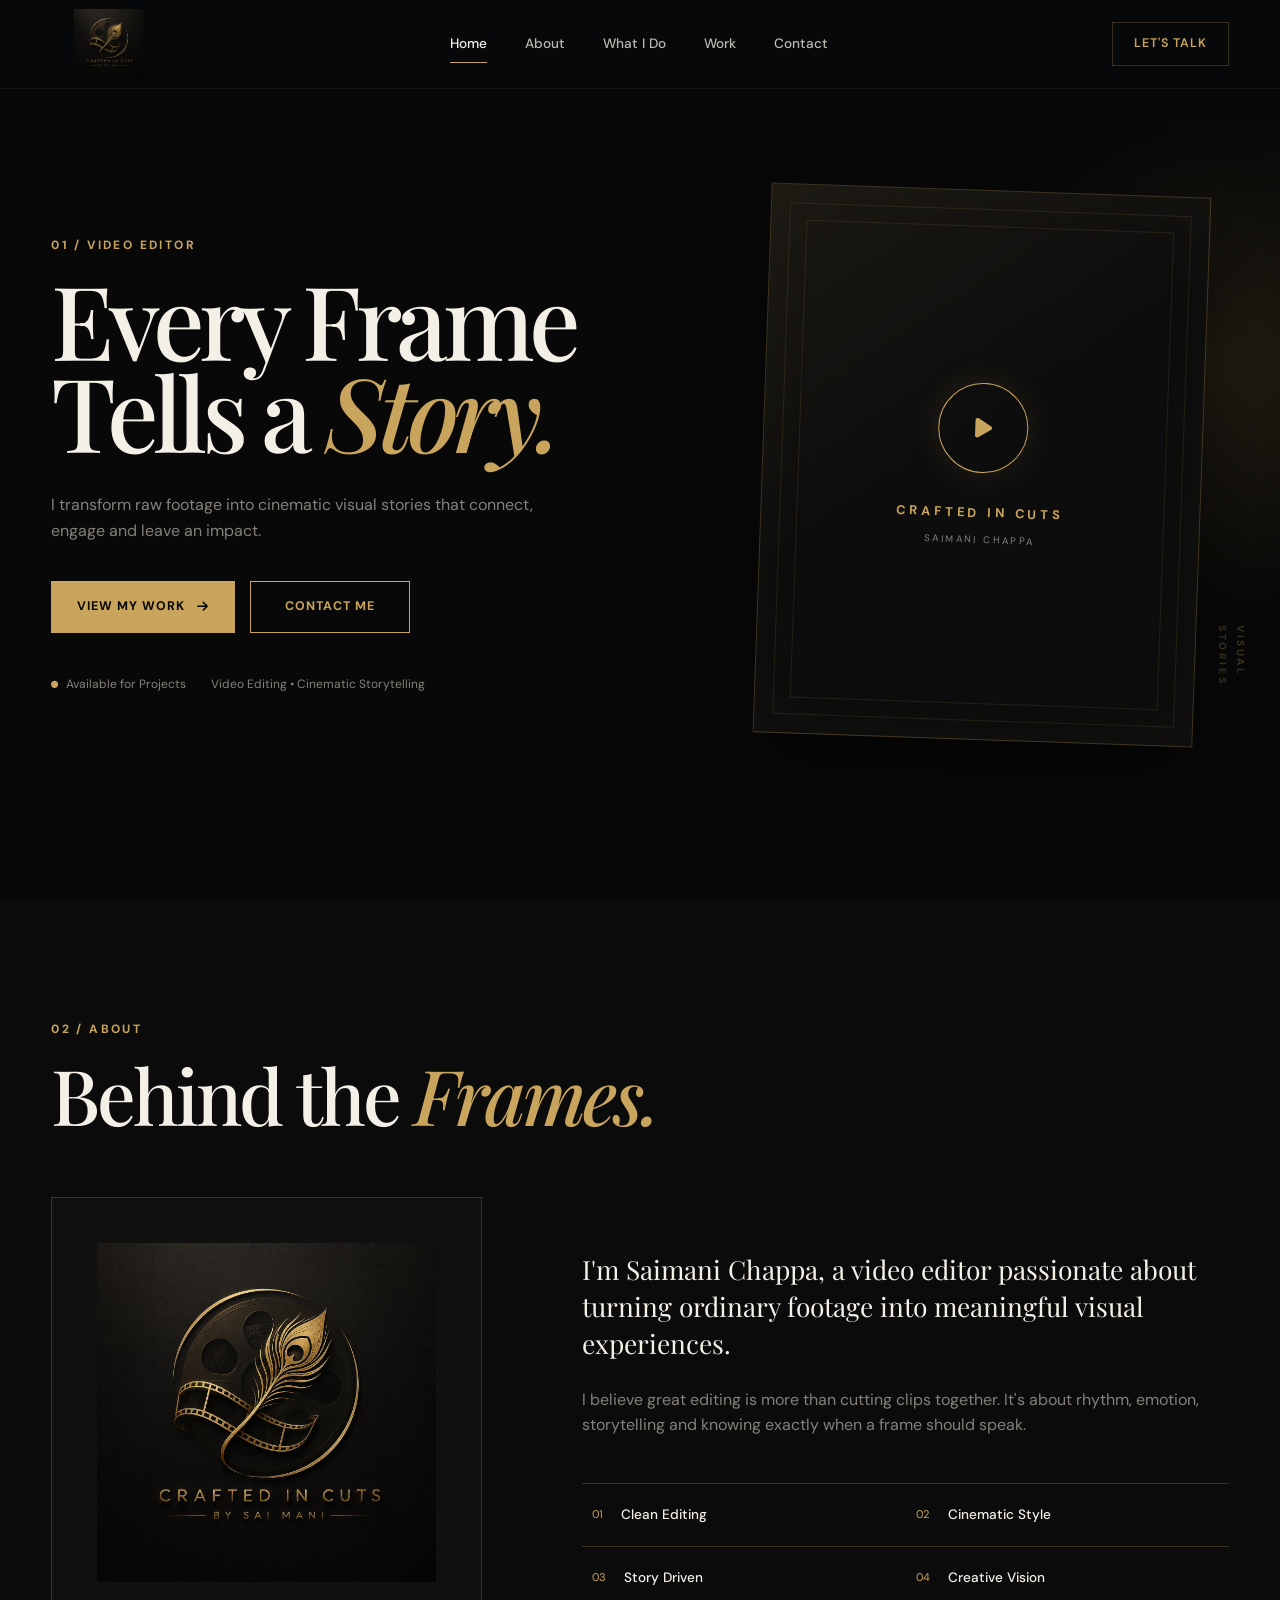
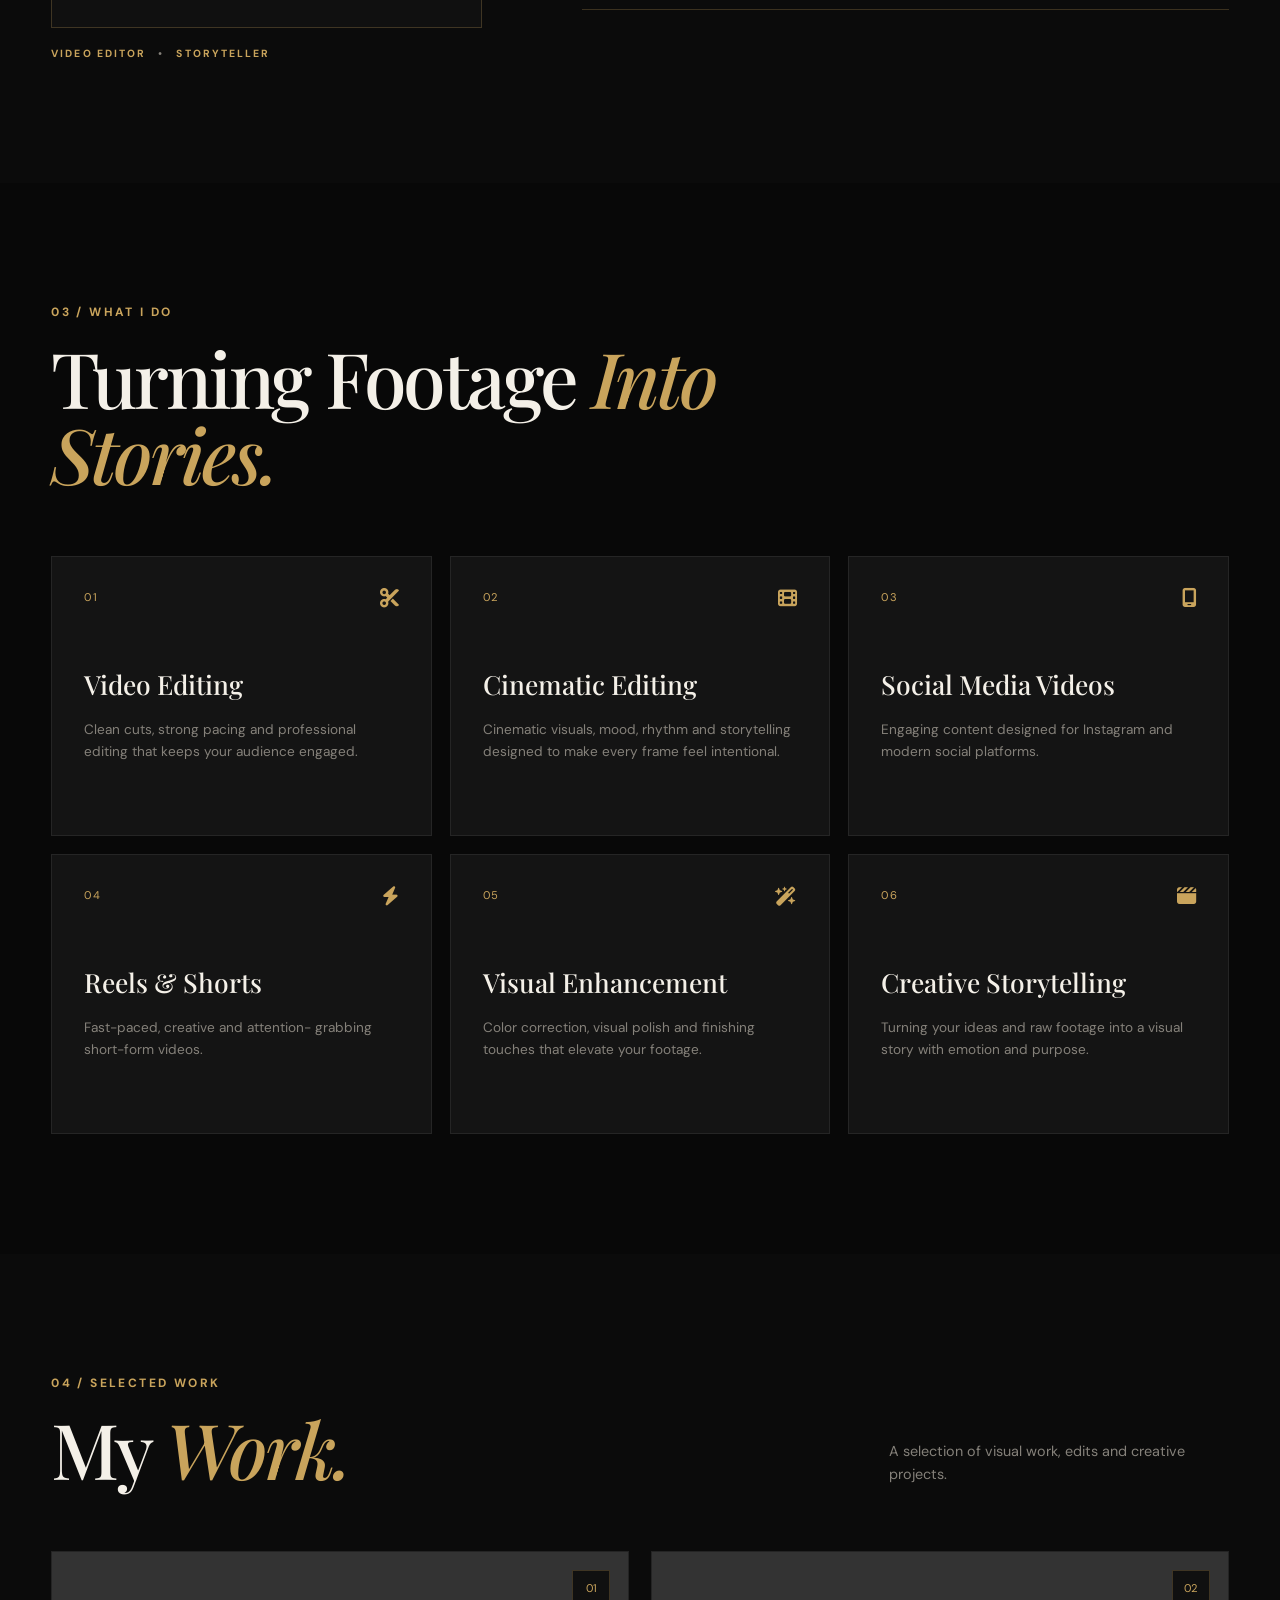
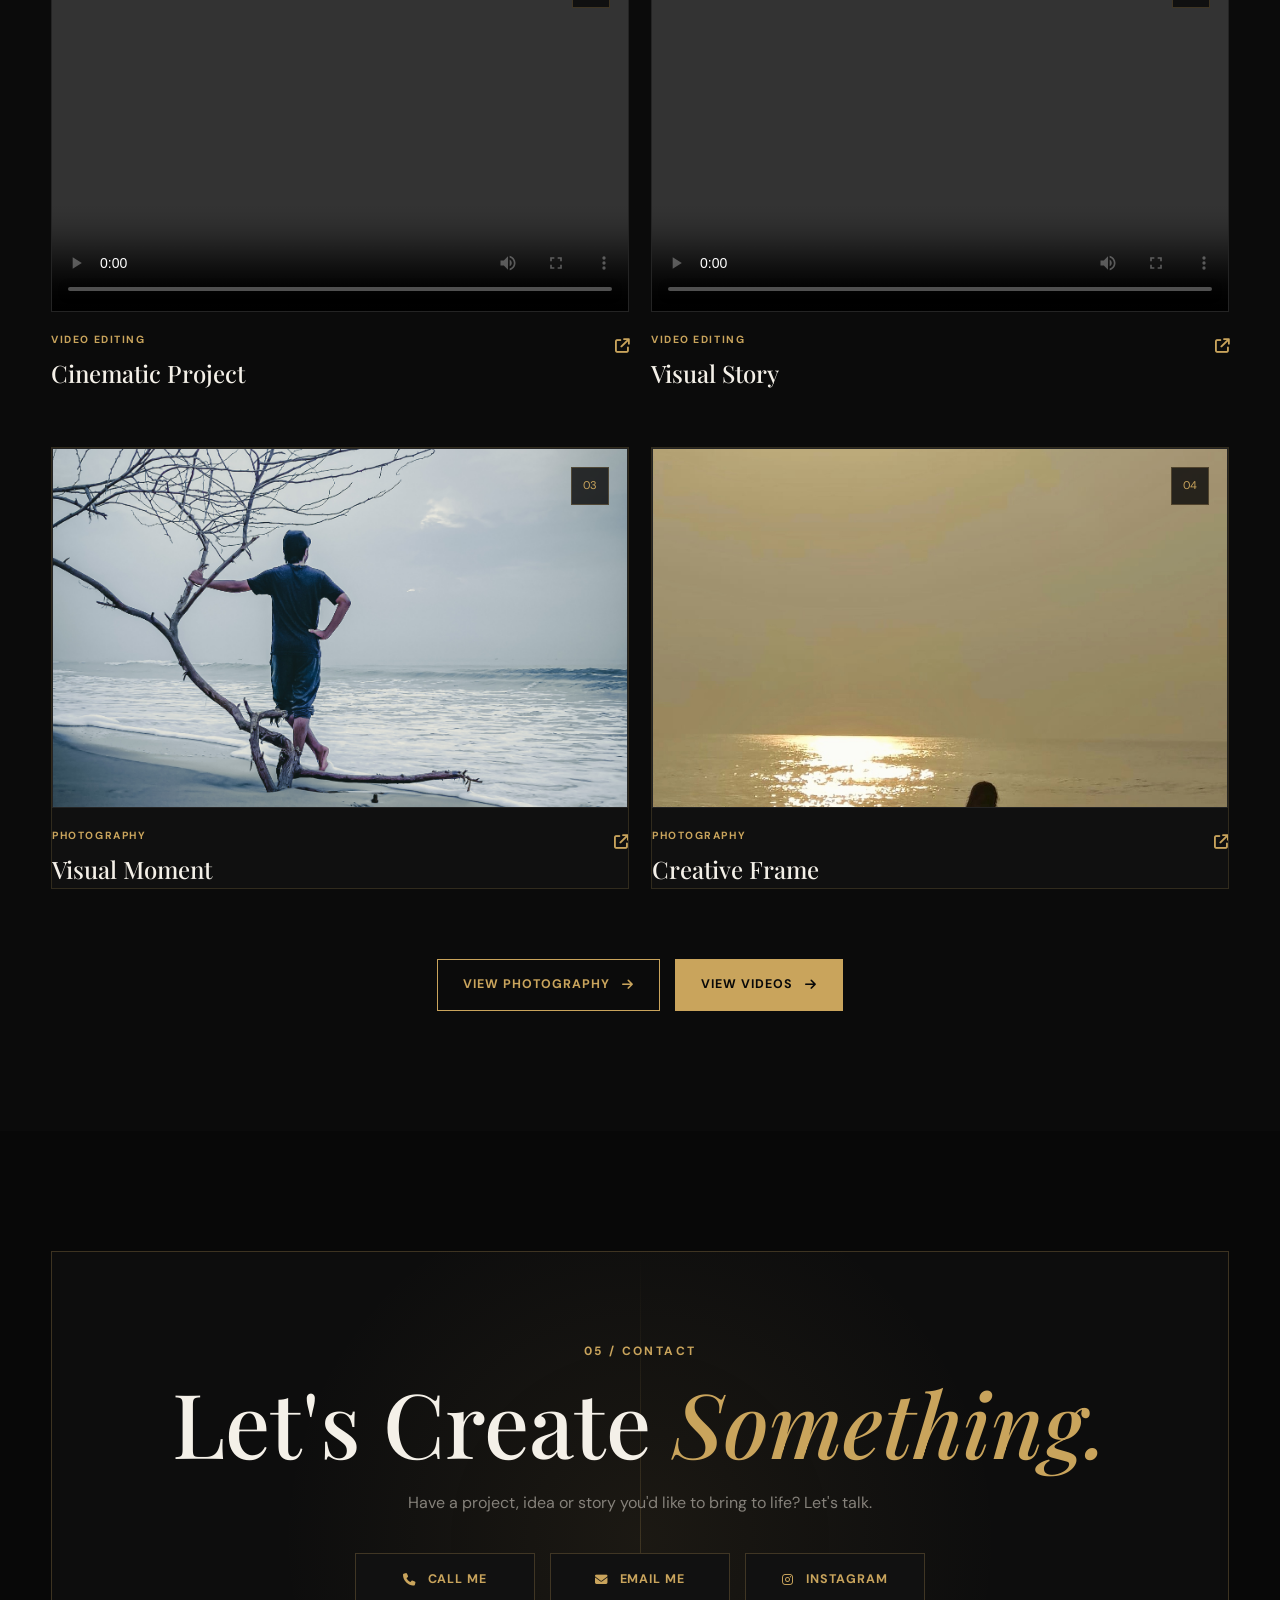
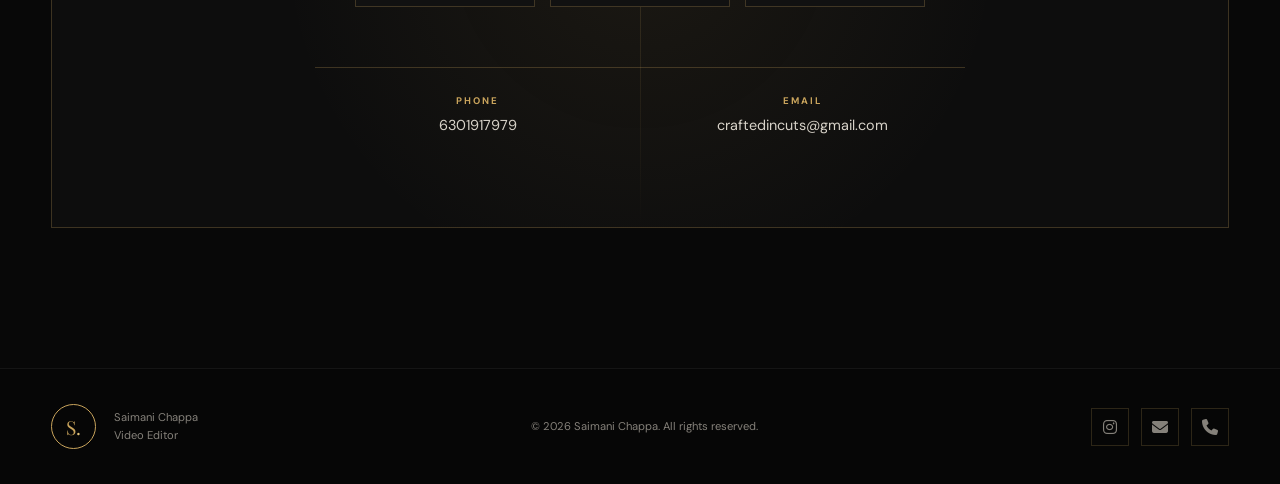
==== index.html @ c64fe56d "Add video editor portfolio" ====
<!DOCTYPE html>
<html lang="en">

<head>
    <meta charset="UTF-8">
    <meta name="viewport" content="width=device-width, initial-scale=1.0">

    <meta name="description"
        content="Saimani Chappa — Professional Video Editor">

    <title>Saimani Chappa | Video Editor</title>

    <!-- Google Fonts -->
    <link rel="preconnect" href="https://fonts.googleapis.com">
    <link rel="preconnect" href="https://fonts.gstatic.com" crossorigin>

    <link
        href="https://fonts.googleapis.com/css2?family=DM+Sans:wght@400;500;600;700&family=Playfair+Display:ital,wght@0,400;0,500;0,600;0,700;1,500&display=swap"
        rel="stylesheet">

    <!-- Font Awesome -->
    <link
        rel="stylesheet"
        href="https://cdnjs.cloudflare.com/ajax/libs/font-awesome/6.5.2/css/all.min.css">

    <!-- CSS -->
    <link rel="stylesheet" href="style.css">
</head>

<body>

    <!-- ================= HEADER ================= -->

    <header class="header">

        <nav class="navbar">

            <a href="#home" class="logo">
                <img src="images/my logo.jpeg" alt="Saimani Chappa Logo">
            </a>

            <div class="nav-links">

                <a href="#home" class="nav-link active">
                    Home
                </a>

                <a href="#about" class="nav-link">
                    About
                </a>

                <a href="#what-i-do" class="nav-link">
                    What I Do
                </a>

                <a href="#work" class="nav-link">
                    Work
                </a>

                <a href="#contact" class="nav-link">
                    Contact
                </a>

            </div>

            <a href="#contact" class="nav-cta">
                Let's Talk
            </a>

            <button class="menu-toggle" aria-label="Open menu">
                <i class="fa-solid fa-bars"></i>
            </button>

        </nav>

    </header>


    <!-- ================= MAIN ================= -->

    <main>

        <!-- ================= HERO ================= -->

        <section id="home" class="hero section">

            <div class="hero-glow"></div>

            <div class="container hero-container">

                <div class="hero-content">

                    <p class="section-number">
                        01 / VIDEO EDITOR
                    </p>

                    <h1>
                        Every Frame
                        <br>
                        Tells a
                        <span>Story.</span>
                    </h1>

                    <p class="hero-description">
                        I transform raw footage into cinematic
                        visual stories that connect, engage and
                        leave an impact.
                    </p>

                    <div class="hero-buttons">

                        <a href="#work" class="btn btn-gold">
                            View My Work
                            <i class="fa-solid fa-arrow-right"></i>
                        </a>

                        <a href="#contact" class="btn btn-outline">
                            Contact Me
                        </a>

                    </div>

                    <div class="hero-meta">

                        <span>
                            <i class="fa-solid fa-circle"></i>
                            Available for Projects
                        </span>

                        <span>
                            Video Editing
                            •
                            Cinematic Storytelling
                        </span>

                    </div>

                </div>


                <div class="hero-visual">

                    <div class="hero-frame">

                        <div class="hero-symbol">
                            <i class="fa-solid fa-play"></i>
                        </div>

                        <p>
                            CRAFTED IN CUTS
                        </p>

                        <span>
                            SAIMANI CHAPPA
                        </span>

                    </div>

                    <div class="hero-side-text">
                        VISUAL
                        <br>
                        STORIES
                    </div>

                </div>

            </div>

        </section>


        <!-- ================= ABOUT ================= -->

        <section id="about" class="section about">

            <div class="container">

                <div class="section-heading">

                    <p class="section-number">
                        02 / ABOUT
                    </p>

                    <h2>
                        Behind the
                        <span>Frames.</span>
                    </h2>

                </div>


                <div class="about-grid">

                    <div class="about-visual">

                        <div class="about-logo-card">

                            <img
                                src="images/my logo.jpeg"
                                alt="Crafted in Cuts Logo">

                        </div>

                        <p class="about-caption">
                            VIDEO EDITOR
                            <span>•</span>
                            STORYTELLER
                        </p>

                    </div>


                    <div class="about-content">

                        <p class="about-lead">
                            I'm Saimani Chappa, a video editor
                            passionate about turning ordinary
                            footage into meaningful visual
                            experiences.
                        </p>

                        <p>
                            I believe great editing is more than
                            cutting clips together. It's about
                            rhythm, emotion, storytelling and
                            knowing exactly when a frame should
                            speak.
                        </p>

                        <div class="about-details">

                            <div class="detail-item">
                                <span>01</span>
                                <strong>Clean Editing</strong>
                            </div>

                            <div class="detail-item">
                                <span>02</span>
                                <strong>Cinematic Style</strong>
                            </div>

                            <div class="detail-item">
                                <span>03</span>
                                <strong>Story Driven</strong>
                            </div>

                            <div class="detail-item">
                                <span>04</span>
                                <strong>Creative Vision</strong>
                            </div>

                        </div>

                    </div>

                </div>

            </div>

        </section>


        <!-- ================= WHAT I DO ================= -->

        <section id="what-i-do" class="section services">

            <div class="container">

                <div class="section-heading">

                    <p class="section-number">
                        03 / WHAT I DO
                    </p>

                    <h2>
                        Turning Footage
                        <span>Into Stories.</span>
                    </h2>

                </div>


                <div class="services-grid">

                    <article class="service-card">

                        <div class="service-top">
                            <span>01</span>
                            <i class="fa-solid fa-scissors"></i>
                        </div>

                        <h3>
                            Video Editing
                        </h3>

                        <p>
                            Clean cuts, strong pacing and
                            professional editing that keeps
                            your audience engaged.
                        </p>

                    </article>


                    <article class="service-card">

                        <div class="service-top">
                            <span>02</span>
                            <i class="fa-solid fa-film"></i>
                        </div>

                        <h3>
                            Cinematic Editing
                        </h3>

                        <p>
                            Cinematic visuals, mood, rhythm
                            and storytelling designed to make
                            every frame feel intentional.
                        </p>

                    </article>


                    <article class="service-card">

                        <div class="service-top">
                            <span>03</span>
                            <i class="fa-solid fa-mobile-screen"></i>
                        </div>

                        <h3>
                            Social Media Videos
                        </h3>

                        <p>
                            Engaging content designed for
                            Instagram and modern social
                            platforms.
                        </p>

                    </article>


                    <article class="service-card">

                        <div class="service-top">
                            <span>04</span>
                            <i class="fa-solid fa-bolt"></i>
                        </div>

                        <h3>
                            Reels & Shorts
                        </h3>

                        <p>
                            Fast-paced, creative and attention-
                            grabbing short-form videos.
                        </p>

                    </article>


                    <article class="service-card">

                        <div class="service-top">
                            <span>05</span>
                            <i class="fa-solid fa-wand-magic-sparkles"></i>
                        </div>

                        <h3>
                            Visual Enhancement
                        </h3>

                        <p>
                            Color correction, visual polish and
                            finishing touches that elevate your
                            footage.
                        </p>

                    </article>


                    <article class="service-card">

                        <div class="service-top">
                            <span>06</span>
                            <i class="fa-solid fa-clapperboard"></i>
                        </div>

                        <h3>
                            Creative Storytelling
                        </h3>

                        <p>
                            Turning your ideas and raw footage
                            into a visual story with emotion
                            and purpose.
                        </p>

                    </article>

                </div>

            </div>

        </section>


        <!-- ================= WORK ================= -->

        <section id="work" class="section work">

            <div class="container">

                <div class="section-heading work-heading">

                    <div>

                        <p class="section-number">
                            04 / SELECTED WORK
                        </p>

                        <h2>
                            My <span>Work.</span>
                        </h2>

                    </div>

                    <p>
                        A selection of visual work,
                        edits and creative projects.
                    </p>

                </div>


                <div class="work-grid">


                    <!-- ================= VIDEO 01 ================= -->

                    <article class="work-card">

                        <div class="work-media">

                            <video
                                controls
                                preload="metadata">

                                <source
                                    src="videos/video1.mp4"
                                    type="video/mp4">

                                Your browser does not support
                                the video element.

                            </video>

                            <span class="work-number">
                                01
                            </span>

                        </div>


                        <div class="work-info">

                            <div>

                                <p>
                                    VIDEO EDITING
                                </p>

                                <h3>
                                    Cinematic Project
                                </h3>

                            </div>

                            <i class="fa-solid fa-arrow-up-right-from-square"></i>

                        </div>

                    </article>


                    <!-- ================= VIDEO 02 ================= -->

                    <article class="work-card">

                        <div class="work-media">

                            <video
                                controls
                                preload="metadata">

                                <source
                                    src="videos/video2.mp4"
                                    type="video/mp4">

                                Your browser does not support
                                the video element.

                            </video>

                            <span class="work-number">
                                02
                            </span>

                        </div>


                        <div class="work-info">

                            <div>

                                <p>
                                    VIDEO EDITING
                                </p>

                                <h3>
                                    Visual Story
                                </h3>

                            </div>

                            <i class="fa-solid fa-arrow-up-right-from-square"></i>

                        </div>

                    </article>


                    <!-- ================= PHOTO 01 ================= -->

                    <article class="work-card photo-card">

                        <div class="work-media">

                            <img
                                src="images/photo1.jpg"
                                alt="Saimani Chappa Photography 01">

                            <span class="work-number">
                                03
                            </span>

                        </div>


                        <div class="work-info">

                            <div>

                                <p>
                                    PHOTOGRAPHY
                                </p>

                                <h3>
                                    Visual Moment
                                </h3>

                            </div>

                            <i class="fa-solid fa-arrow-up-right-from-square"></i>

                        </div>

                    </article>


                    <!-- ================= PHOTO 02 ================= -->

                    <article class="work-card photo-card">

                        <div class="work-media">

                            <img
                                src="images/photo2.jpg"
                                alt="Saimani Chappa Photography 02">

                            <span class="work-number">
                                04
                            </span>

                        </div>


                        <div class="work-info">

                            <div>

                                <p>
                                    PHOTOGRAPHY
                                </p>

                                <h3>
                                    Creative Frame
                                </h3>

                            </div>

                            <i class="fa-solid fa-arrow-up-right-from-square"></i>

                        </div>

                    </article>

                </div>


                <!-- WORK BUTTONS -->

                <div class="work-actions">

                    <a
                        href="photos.html"
                        class="btn btn-outline">

                        View Photography

                        <i class="fa-solid fa-arrow-right"></i>

                    </a>


                    <a
                        href="videos.html"
                        class="btn btn-gold">

                        View Videos

                        <i class="fa-solid fa-arrow-right"></i>

                    </a>

                </div>

            </div>

        </section>


        <!-- ================= CONTACT ================= -->

        <section id="contact" class="section contact">

            <div class="container">

                <div class="contact-box">

                    <p class="section-number">
                        05 / CONTACT
                    </p>

                    <h2>
                        Let's Create
                        <span>Something.</span>
                    </h2>

                    <p>
                        Have a project, idea or story
                        you'd like to bring to life?
                        Let's talk.
                    </p>


                    <div class="contact-actions">

                        <!-- PHONE -->

                        <a
                            href="tel:+916301917979"
                            class="contact-button">

                            <i class="fa-solid fa-phone"></i>

                            <span>
                                Call Me
                            </span>

                        </a>


                        <!-- EMAIL -->

                        <a
                            href="mailto:craftedincuts@gmail.com"
                            class="contact-button">

                            <i class="fa-solid fa-envelope"></i>

                            <span>
                                Email Me
                            </span>

                        </a>


                        <!-- INSTAGRAM -->

                        <a
                            href="https://www.instagram.com/saimani.yadav?igsi=MTJsOWl6YjN5d2luMA=="
                            target="_blank"
                            rel="noopener noreferrer"
                            class="contact-button">

                            <i class="fa-brands fa-instagram"></i>

                            <span>
                                Instagram
                            </span>

                        </a>

                    </div>


                    <div class="contact-details">

                        <div>

                            <span>
                                PHONE
                            </span>

                            <a href="tel:+916301917979">
                                6301917979
                            </a>

                        </div>


                        <div>

                            <span>
                                EMAIL
                            </span>

                            <a href="mailto:craftedincuts@gmail.com">
                                craftedincuts@gmail.com
                            </a>

                        </div>

                    </div>

                </div>

            </div>

        </section>

    </main>


    <!-- ================= FOOTER ================= -->

    <footer class="footer">

        <div class="container footer-content">

            <div class="footer-brand">

                <a href="#home" class="footer-logo">
                    S<span>.</span>
                </a>

                <p>
                    Saimani Chappa
                    <br>
                    Video Editor
                </p>

            </div>


            <p class="copyright">
                © 2026 Saimani Chappa.
                All rights reserved.
            </p>


            <div class="social-links">

                <!-- INSTAGRAM -->

                <a
                    href="https://www.instagram.com/saimani.yadav?igsi=MTJsOWl6YjN5d2luMA=="
                    target="_blank"
                    rel="noopener noreferrer"
                    aria-label="Instagram">

                    <i class="fa-brands fa-instagram"></i>

                </a>


                <!-- EMAIL -->

                <a
                    href="mailto:craftedincuts@gmail.com"
                    aria-label="Email">

                    <i class="fa-solid fa-envelope"></i>

                </a>


                <!-- PHONE -->

                <a
                    href="tel:+916301917979"
                    aria-label="Phone">

                    <i class="fa-solid fa-phone"></i>

                </a>

            </div>

        </div>

    </footer>


    <!-- JAVASCRIPT -->

    <script src="script.js"></script>

</body>

</html>
---- style.css ----
* {
    margin: 0;
    padding: 0;
    box-sizing: border-box;
}

html {
    scroll-behavior: smooth;
}

body {
    background: #080808;
    color: #f4f0e8;
    font-family: "DM Sans", sans-serif;
    line-height: 1.6;
    overflow-x: hidden;
}

a {
    color: inherit;
    text-decoration: none;
}

img,
video {
    max-width: 100%;
    display: block;
}

button {
    font: inherit;
}


/* =========================================================
   VARIABLES
========================================================= */

:root {

    --black: #080808;
    --black-soft: #101010;
    --black-card: #141414;

    --gold: #c9a45c;
    --gold-light: #e3c47b;
    --gold-dark: #8d6d32;

    --white: #f4f0e8;
    --text: #d8d3c9;
    --muted: #85817a;

    --border: rgba(201, 164, 92, 0.25);

    --max-width: 1240px;

    --transition: 0.35s ease;
}


/* =========================================================
   COMMON
========================================================= */

.container {
    width: min(92%, var(--max-width));
    margin: 0 auto;
}

.section {
    position: relative;
    padding: 120px 0;
}

.section-number {
    margin-bottom: 18px;
    color: var(--gold);
    font-size: 0.75rem;
    font-weight: 700;
    letter-spacing: 0.2em;
    text-transform: uppercase;
}

.section-heading {
    margin-bottom: 65px;
}

.section-heading h2 {
    max-width: 800px;
    font-family: "Playfair Display", serif;
    font-size: clamp(3rem, 6vw, 6rem);
    font-weight: 500;
    line-height: 0.98;
    letter-spacing: -0.04em;
}

.section-heading h2 span,
.hero h1 span,
.contact-box h2 span {
    color: var(--gold);
    font-style: italic;
}


/* =========================================================
   HEADER
========================================================= */

.header {
    position: fixed;
    top: 0;
    left: 0;
    width: 100%;
    z-index: 1000;

    background: rgba(8, 8, 8, 0.82);
    border-bottom: 1px solid rgba(255, 255, 255, 0.05);

    backdrop-filter: blur(18px);
    -webkit-backdrop-filter: blur(18px);
}

.navbar {
    width: min(92%, var(--max-width));
    height: 88px;
    margin: auto;

    display: flex;
    align-items: center;
    justify-content: space-between;
}


/* =========================================================
   LOGO
========================================================= */

.logo {
    width: 115px;
    display: flex;
    align-items: center;
}

.logo img {
    width: 115px;
    height: 70px;
    object-fit: contain;
}


/* =========================================================
   NAVIGATION
========================================================= */

.nav-links {
    display: flex;
    align-items: center;
    gap: 38px;
}

.nav-link {
    position: relative;

    color: #bdb8ae;
    font-size: 0.85rem;
    font-weight: 500;

    transition: color var(--transition);
}

.nav-link::after {
    content: "";

    position: absolute;
    left: 0;
    bottom: -8px;

    width: 0;
    height: 1px;

    background: var(--gold);

    transition: width var(--transition);
}

.nav-link:hover,
.nav-link.active {
    color: var(--white);
}

.nav-link:hover::after,
.nav-link.active::after {
    width: 100%;
}


/* =========================================================
   NAV CTA
========================================================= */

.nav-cta {
    position: relative;

    padding: 11px 21px;

    border: 1px solid var(--border);

    color: var(--gold);
    font-size: 0.78rem;
    font-weight: 600;

    letter-spacing: 0.08em;
    text-transform: uppercase;

    overflow: hidden;

    transition: color var(--transition),
                border-color var(--transition);
}

.nav-cta::before {
    content: "";

    position: absolute;
    top: 0;
    left: -120%;

    width: 100%;
    height: 100%;

    background: linear-gradient(
        90deg,
        transparent,
        rgba(227, 196, 123, 0.3),
        transparent
    );

    transition: left 0.6s ease;
}

.nav-cta:hover {
    color: var(--black);
    background: var(--gold);
    border-color: var(--gold);
}

.nav-cta:hover::before {
    left: 120%;
}


/* =========================================================
   MOBILE MENU
========================================================= */

.menu-toggle {
    display: none;

    border: none;
    background: transparent;

    color: var(--gold);

    font-size: 1.4rem;
    cursor: pointer;
}


/* =========================================================
   HERO
========================================================= */

.hero {
    min-height: 100vh;

    display: flex;
    align-items: center;

    padding-top: 150px;

    overflow: hidden;
}

.hero-glow {
    position: absolute;

    width: 550px;
    height: 550px;

    top: 10%;
    right: -220px;

    background: radial-gradient(
        circle,
        rgba(201, 164, 92, 0.13),
        transparent 65%
    );

    pointer-events: none;
}

.hero-container {
    display: grid;

    grid-template-columns: 1.1fr 0.9fr;

    gap: 80px;

    align-items: center;
}

.hero-content {
    position: relative;
    z-index: 2;
}

.hero h1 {
    max-width: 850px;

    font-family: "Playfair Display", serif;

    font-size: clamp(4rem, 8vw, 8.5rem);

    font-weight: 500;

    line-height: 0.9;

    letter-spacing: -0.055em;
}

.hero-description {
    max-width: 530px;

    margin-top: 35px;

    color: var(--muted);

    font-size: 1rem;
}


/* =========================================================
   BUTTONS
========================================================= */

.hero-buttons,
.work-actions,
.contact-actions {
    display: flex;
    flex-wrap: wrap;
    gap: 15px;

    margin-top: 38px;
}

.btn {
    position: relative;

    min-width: 160px;

    padding: 15px 25px;

    display: inline-flex;
    align-items: center;
    justify-content: center;
    gap: 12px;

    border: 1px solid var(--gold);

    font-size: 0.78rem;
    font-weight: 700;

    letter-spacing: 0.08em;
    text-transform: uppercase;

    overflow: hidden;

    transition: 0.35s ease;
}

.btn::before,
.contact-button::before {
    content: "";

    position: absolute;

    top: 0;
    left: -130%;

    width: 80%;
    height: 100%;

    background: linear-gradient(
        90deg,
        transparent,
        rgba(255, 255, 255, 0.28),
        transparent
    );

    transform: skewX(-20deg);

    transition: left 0.65s ease;
}

.btn:hover::before,
.contact-button:hover::before {
    left: 150%;
}

.btn-gold {
    background: var(--gold);
    color: var(--black);
}

.btn-gold:hover {
    background: var(--gold-light);
    box-shadow: 0 0 35px rgba(201, 164, 92, 0.22);
    transform: translateY(-2px);
}

.btn-outline {
    background: transparent;
    color: var(--gold);
}

.btn-outline:hover {
    background: var(--gold);
    color: var(--black);
    box-shadow: 0 0 35px rgba(201, 164, 92, 0.2);
    transform: translateY(-2px);
}


/* =========================================================
   HERO META
========================================================= */

.hero-meta {
    display: flex;
    flex-wrap: wrap;
    gap: 25px;

    margin-top: 42px;

    color: var(--muted);

    font-size: 0.75rem;
}

.hero-meta span {
    display: flex;
    align-items: center;
    gap: 8px;
}

.hero-meta i {
    color: var(--gold);
    font-size: 0.45rem;
}


/* =========================================================
   HERO VISUAL
========================================================= */

.hero-visual {
    position: relative;

    min-height: 500px;

    display: flex;
    align-items: center;
    justify-content: center;
}

.hero-frame {
    width: min(100%, 440px);
    aspect-ratio: 4 / 5;

    display: flex;
    flex-direction: column;
    align-items: center;
    justify-content: center;

    border: 1px solid var(--border);

    background:
        linear-gradient(
            145deg,
            rgba(201, 164, 92, 0.08),
            transparent 45%
        ),
        #0d0d0d;

    box-shadow:
        inset 0 0 70px rgba(201, 164, 92, 0.03),
        0 30px 80px rgba(0, 0, 0, 0.5);

    transform: rotate(2deg);
}

.hero-frame::before,
.hero-frame::after {
    content: "";

    position: absolute;

    border: 1px solid rgba(201, 164, 92, 0.13);
}

.hero-frame::before {
    inset: 18px;
}

.hero-frame::after {
    inset: 35px;
}

.hero-symbol {
    width: 90px;
    height: 90px;

    display: flex;
    align-items: center;
    justify-content: center;

    border: 1px solid var(--gold);
    border-radius: 50%;

    color: var(--gold);

    font-size: 1.4rem;

    z-index: 2;

    box-shadow:
        0 0 35px rgba(201, 164, 92, 0.12);
}

.hero-frame p {
    margin-top: 30px;

    color: var(--gold);

    font-size: 0.8rem;
    font-weight: 700;

    letter-spacing: 0.3em;

    z-index: 2;
}

.hero-frame span {
    margin-top: 8px;

    color: var(--muted);

    font-size: 0.6rem;

    letter-spacing: 0.25em;

    z-index: 2;
}

.hero-side-text {
    position: absolute;

    right: -20px;
    bottom: 55px;

    color: rgba(201, 164, 92, 0.25);

    font-size: 0.65rem;
    font-weight: 700;

    line-height: 1.7;

    letter-spacing: 0.25em;

    writing-mode: vertical-rl;
}


/* =========================================================
   ABOUT
========================================================= */

.about {
    background: #0b0b0b;
}

.about-grid {
    display: grid;

    grid-template-columns: 0.8fr 1.2fr;

    gap: 100px;

    align-items: center;
}

.about-visual {
    position: relative;
}

.about-logo-card {
    min-height: 390px;

    display: flex;
    align-items: center;
    justify-content: center;

    padding: 45px;

    border: 1px solid var(--border);

    background: #101010;
}

.about-logo-card img {
    width: 100%;
    max-width: 360px;
    height: auto;

    object-fit: contain;
}

.about-caption {
    margin-top: 18px;

    color: var(--gold);

    font-size: 0.65rem;
    font-weight: 700;

    letter-spacing: 0.2em;
}

.about-caption span {
    margin: 0 8px;

    color: var(--muted);
}

.about-content {
    max-width: 650px;
}

.about-lead {
    margin-bottom: 25px;

    color: var(--white);

    font-family: "Playfair Display", serif;

    font-size: 1.65rem;

    line-height: 1.4;
}

.about-content > p:not(.about-lead) {
    color: var(--muted);
}

.about-details {
    display: grid;

    grid-template-columns: 1fr 1fr;

    margin-top: 45px;

    border-top: 1px solid var(--border);
}

.detail-item {
    padding: 20px 10px;

    display: flex;
    align-items: center;
    gap: 18px;

    border-bottom: 1px solid var(--border);
}

.detail-item span {
    color: var(--gold);

    font-size: 0.7rem;
}

.detail-item strong {
    font-size: 0.85rem;
    font-weight: 500;
}


/* =========================================================
   SERVICES
========================================================= */

.services-grid {
    display: grid;

    grid-template-columns: repeat(3, 1fr);

    gap: 18px;
}

.service-card {
    position: relative;

    min-height: 280px;

    padding: 32px;

    border: 1px solid rgba(255, 255, 255, 0.07);

    background: var(--black-card);

    overflow: hidden;

    transition:
        border-color var(--transition),
        transform var(--transition),
        background var(--transition);
}

.service-card::after {
    content: "";

    position: absolute;

    left: 0;
    bottom: 0;

    width: 0;
    height: 2px;

    background: var(--gold);

    box-shadow: 0 0 18px var(--gold);

    transition: width 0.5s ease;
}

.service-card:hover {
    border-color: var(--border);
    background: #171717;
    transform: translateY(-6px);
}

.service-card:hover::after {
    width: 100%;
}

.service-top {
    display: flex;
    align-items: center;
    justify-content: space-between;

    color: var(--gold);
}

.service-top span {
    font-size: 0.7rem;
    letter-spacing: 0.15em;
}

.service-top i {
    font-size: 1.2rem;
}

.service-card h3 {
    margin-top: 55px;

    font-family: "Playfair Display", serif;

    font-size: 1.65rem;
    font-weight: 500;
}

.service-card p {
    margin-top: 14px;

    color: var(--muted);

    font-size: 0.85rem;
}


/* =========================================================
   WORK
========================================================= */

.work {
    background: #0b0b0b;
}

.work-heading {
    display: flex;
    align-items: flex-end;
    justify-content: space-between;
    gap: 50px;
}

.work-heading > p {
    max-width: 340px;

    color: var(--muted);

    font-size: 0.9rem;
}

.work-grid {
    display: grid;

    grid-template-columns: 1fr 1fr;

    gap: 55px 22px;
}

.work-card {
    min-width: 0;
}

.work-media {
    position: relative;

    aspect-ratio: 16 / 10;

    overflow: hidden;

    border: 1px solid rgba(255, 255, 255, 0.08);

    background: #111;
}

.work-media img,
.work-media video {
    width: 100%;
    height: 100%;

    object-fit: cover;

    transition: transform 0.7s ease;
}

.work-card:hover .work-media img {
    transform: scale(1.05);
}

.work-number {
    position: absolute;

    top: 18px;
    right: 18px;

    width: 38px;
    height: 38px;

    display: flex;
    align-items: center;
    justify-content: center;

    background: rgba(8, 8, 8, 0.8);

    border: 1px solid var(--border);

    color: var(--gold);

    font-size: 0.7rem;
}

.work-info {
    padding-top: 20px;

    display: flex;
    align-items: flex-start;
    justify-content: space-between;
}

.work-info p {
    color: var(--gold);

    font-size: 0.65rem;
    font-weight: 700;

    letter-spacing: 0.15em;
}

.work-info h3 {
    margin-top: 5px;

    font-family: "Playfair Display", serif;

    font-size: 1.5rem;
    font-weight: 500;
}

.work-info > i {
    margin-top: 7px;

    color: var(--gold);

    font-size: 0.9rem;
}


/* =========================================================
   WORK ACTIONS
========================================================= */

.work-actions {
    justify-content: center;

    margin-top: 70px;
}


/* =========================================================
   CONTACT
========================================================= */

.contact {
    padding-bottom: 140px;
}

.contact-box {
    position: relative;

    padding: 90px 50px;

    text-align: center;

    border: 1px solid var(--border);

    background:
        radial-gradient(
            circle at center,
            rgba(201, 164, 92, 0.08),
            transparent 55%
        ),
        #0d0d0d;

    overflow: hidden;
}

.contact-box::before {
    content: "";

    position: absolute;

    top: 0;
    left: 50%;

    width: 1px;
    height: 100%;

    background: linear-gradient(
        transparent,
        rgba(201, 164, 92, 0.2),
        transparent
    );
}

.contact-box h2 {
    position: relative;

    font-family: "Playfair Display", serif;

    font-size: clamp(3rem, 7vw, 6.5rem);

    font-weight: 500;

    line-height: 0.95;
}

.contact-box > p:not(.section-number) {
    position: relative;

    max-width: 520px;

    margin: 25px auto 0;

    color: var(--muted);
}

.contact-actions {
    position: relative;

    justify-content: center;
}

.contact-button {
    position: relative;

    min-width: 180px;

    padding: 16px 25px;

    display: inline-flex;
    align-items: center;
    justify-content: center;
    gap: 12px;

    border: 1px solid var(--border);

    background: #111;

    color: var(--gold);

    font-size: 0.78rem;
    font-weight: 700;

    letter-spacing: 0.08em;
    text-transform: uppercase;

    overflow: hidden;

    transition:
        background var(--transition),
        color var(--transition),
        border-color var(--transition),
        box-shadow var(--transition);
}

.contact-button:hover {
    background: var(--gold);
    border-color: var(--gold);
    color: var(--black);

    box-shadow:
        0 0 35px rgba(201, 164, 92, 0.2);
}

.contact-details {
    position: relative;

    max-width: 650px;

    margin: 60px auto 0;

    padding-top: 25px;

    display: grid;

    grid-template-columns: 1fr 1fr;

    border-top: 1px solid var(--border);
}

.contact-details div {
    display: flex;
    flex-direction: column;
    gap: 6px;
}

.contact-details span {
    color: var(--gold);

    font-size: 0.6rem;
    font-weight: 700;

    letter-spacing: 0.2em;
}

.contact-details a {
    color: var(--text);

    font-size: 0.9rem;

    transition: color var(--transition);
}

.contact-details a:hover {
    color: var(--gold);
}


/* =========================================================
   FOOTER
========================================================= */

.footer {
    padding: 35px 0;

    border-top: 1px solid rgba(255, 255, 255, 0.06);

    background: #060606;
}

.footer-content {
    display: flex;

    align-items: center;
    justify-content: space-between;

    gap: 30px;
}

.footer-brand {
    display: flex;
    align-items: center;
    gap: 18px;
}

.footer-logo {
    width: 45px;
    height: 45px;

    display: flex;
    align-items: center;
    justify-content: center;

    border: 1px solid var(--gold);
    border-radius: 50%;

    color: var(--gold);

    font-family: "Playfair Display", serif;

    font-size: 1.2rem;
}

.footer-logo span {
    color: var(--gold-light);
}

.footer-brand p,
.copyright {
    color: var(--muted);

    font-size: 0.7rem;
}

.social-links {
    display: flex;
    align-items: center;
    gap: 12px;
}

.social-links a {
    width: 38px;
    height: 38px;

    display: flex;
    align-items: center;
    justify-content: center;

    border: 1px solid rgba(201, 164, 92, 0.2);

    color: var(--muted);

    transition:
        color var(--transition),
        border-color var(--transition),
        background var(--transition),
        box-shadow var(--transition);
}

.social-links a:hover {
    color: var(--gold);
    border-color: var(--gold);

    background: rgba(201, 164, 92, 0.06);

    box-shadow:
        0 0 20px rgba(201, 164, 92, 0.15);
}


/* =========================================================
   RESPONSIVE — TABLET
========================================================= */

@media (max-width: 950px) {

    .nav-links {
        gap: 20px;
    }

    .nav-cta {
        display: none;
    }

    .hero-container {
        grid-template-columns: 1fr;

        gap: 70px;
    }

    .hero-visual {
        min-height: 420px;
    }

    .about-grid {
        grid-template-columns: 1fr;

        gap: 60px;
    }

    .about-logo-card {
        min-height: 320px;
    }

    .services-grid {
        grid-template-columns: 1fr 1fr;
    }

}


/* =========================================================
   RESPONSIVE — MOBILE
========================================================= */

@media (max-width: 700px) {

    .section {
        padding: 85px 0;
    }


    /* HEADER */

    .navbar {
        height: 75px;
    }

    .logo {
        width: 95px;
    }

    .logo img {
        width: 95px;
        height: 58px;
    }

    .nav-links {
        position: fixed;

        top: 75px;
        left: 0;

        width: 100%;

        padding: 30px;

        flex-direction: column;
        align-items: flex-start;

        gap: 24px;

        background: rgba(8, 8, 8, 0.98);

        border-bottom: 1px solid var(--border);

        transform: translateY(-130%);

        transition: transform 0.4s ease;
    }

    .nav-links.open {
        transform: translateY(0);
    }

    .menu-toggle {
        display: block;
    }


    /* HERO */

    .hero {
        padding-top: 120px;
    }

    .hero h1 {
        font-size: clamp(3.4rem, 17vw, 5.5rem);
    }

    .hero-description {
        font-size: 0.9rem;
    }

    .hero-buttons {
        flex-direction: column;
        align-items: stretch;
    }

    .btn {
        width: 100%;
    }

    .hero-meta {
        flex-direction: column;
        gap: 12px;
    }

    .hero-visual {
        min-height: 360px;
    }

    .hero-frame {
        width: 85%;
    }

    .hero-side-text {
        right: 0;
    }


    /* SECTION HEADINGS */

    .section-heading {
        margin-bottom: 45px;
    }

    .section-heading h2 {
        font-size: clamp(2.8rem, 14vw, 4.5rem);
    }


    /* ABOUT */

    .about-grid {
        gap: 40px;
    }

    .about-logo-card {
        min-height: 260px;
        padding: 25px;
    }

    .about-lead {
        font-size: 1.35rem;
    }

    .about-details {
        grid-template-columns: 1fr;
    }


    /* SERVICES */

    .services-grid {
        grid-template-columns: 1fr;
    }

    .service-card {
        min-height: 240px;
    }


    /* WORK */

    .work-heading {
        flex-direction: column;
        align-items: flex-start;
    }

    .work-grid {
        grid-template-columns: 1fr;
    }

    .work-actions {
        flex-direction: column;
    }

    .work-actions .btn {
        width: 100%;
    }


    /* CONTACT */

    .contact-box {
        padding: 65px 20px;
    }

    .contact-box h2 {
        font-size: clamp(2.8rem, 14vw, 4.5rem);
    }

    .contact-actions {
        flex-direction: column;
    }

    .contact-button {
        width: 100%;
    }

    .contact-details {
        grid-template-columns: 1fr;

        gap: 25px;
    }


    /* FOOTER */

    .footer-content {
        flex-direction: column;

        text-align: center;
    }

    .footer-brand {
        flex-direction: column;

        gap: 10px;
    }

}


/* =========================================================
   SMALL MOBILE
========================================================= */

@media (max-width: 420px) {

    .container {
        width: 90%;
    }

    .hero h1 {
        font-size: 3.2rem;
    }

    .hero-frame {
        width: 90%;
    }

    .section-heading h2 {
        font-size: 2.8rem;
    }

}

/* =========================================================
   PHOTOS & VIDEOS PAGES
========================================================= */

.photos-hero,
.videos-hero {
    padding-top: 180px;
    padding-bottom: 70px;
}

.page-title {
    max-width: 850px;

    font-family: "Playfair Display", serif;
    font-size: clamp(4rem, 8vw, 8rem);
    font-weight: 500;
    line-height: 0.9;

    letter-spacing: -0.05em;
}

.page-title span {
    color: var(--gold);
    font-style: italic;
}

.page-description {
    max-width: 600px;

    margin-top: 30px;

    color: var(--muted);
    font-size: 1rem;
}


/* =========================================================
   PHOTOS
========================================================= */

.photo-gallery {
    padding-top: 40px;
}

.photos-grid {
    display: grid;
    grid-template-columns: 1fr 1fr;
    gap: 25px;
}

.photo-card {
    position: relative;
    background: #101010;
    border: 1px solid rgba(201, 164, 92, 0.18);

    overflow: hidden;

    transition:
        transform 0.4s ease,
        border-color 0.4s ease;
}

.photo-card:hover {
    transform: translateY(-7px);
    border-color: var(--gold);
}

.photo-image {
    position: relative;

    width: 100%;
    aspect-ratio: 4 / 3;

    overflow: hidden;
}

.photo-image img {
    width: 100%;
    height: 100%;

    object-fit: cover;

    transition: transform 0.7s ease;
}

.photo-card:hover .photo-image img {
    transform: scale(1.05);
}

.photo-overlay {
    position: absolute;

    inset: 0;

    display: flex;
    align-items: center;
    justify-content: space-between;

    padding: 25px;

    background: linear-gradient(
        to bottom,
        rgba(0,0,0,0.35),
        transparent 45%,
        rgba(0,0,0,0.7)
    );

    color: var(--gold);
}

.photo-overlay span {
    font-size: 0.75rem;
    font-weight: 700;
    letter-spacing: 0.15em;
}

.photo-overlay i {
    width: 42px;
    height: 42px;

    display: flex;
    align-items: center;
    justify-content: center;

    border: 1px solid var(--gold);
    border-radius: 50%;

    font-size: 0.8rem;
}

.photo-info {
    padding: 22px;

    display: flex;
    justify-content: space-between;
    gap: 20px;
}

.photo-info p {
    color: var(--gold);

    font-size: 0.65rem;
    font-weight: 700;

    letter-spacing: 0.15em;
}

.photo-info h2 {
    margin-top: 6px;

    font-family: "Playfair Display", serif;
    font-size: 1.5rem;
    font-weight: 500;
}

.photo-info > span {
    color: var(--muted);
    font-size: 0.75rem;
}

.photo-back,
.video-back {
    display: flex;
    justify-content: center;

    margin-top: 60px;
}


/* =========================================================
   VIDEOS
========================================================= */

.video-gallery {
    padding-top: 40px;
}

.videos-grid {
    display: grid;
    grid-template-columns: 1fr 1fr;
    gap: 30px;
}

.video-project {
    min-width: 0;
}

.video-container {
    position: relative;

    width: 100%;
    aspect-ratio: 16 / 9;

    overflow: hidden;

    background: #050505;

    border: 1px solid rgba(201, 164, 92, 0.2);

    box-shadow:
        0 25px 60px rgba(0, 0, 0, 0.4);

    transition:
        border-color 0.4s ease,
        transform 0.4s ease;
}

.video-project:hover .video-container {
    border-color: var(--gold);
    transform: translateY(-5px);
}

.video-container video {
    width: 100%;
    height: 100%;

    object-fit: cover;

    display: block;
}

.video-number {
    position: absolute;

    top: 15px;
    left: 15px;

    width: 40px;
    height: 40px;

    display: flex;
    align-items: center;
    justify-content: center;

    background: rgba(8, 8, 8, 0.85);

    border: 1px solid var(--gold);

    color: var(--gold);

    font-size: 0.7rem;
    font-weight: 700;

    z-index: 2;
}

.video-icon {
    position: absolute;

    top: 50%;
    left: 50%;

    width: 62px;
    height: 62px;

    display: flex;
    align-items: center;
    justify-content: center;

    transform: translate(-50%, -50%);

    border: 1px solid var(--gold);
    border-radius: 50%;

    color: var(--gold);

    background: rgba(0, 0, 0, 0.35);

    pointer-events: none;

    opacity: 0;

    transition: opacity 0.35s ease;
}

.video-project:hover .video-icon {
    opacity: 1;
}

.video-info {
    padding: 22px 5px;

    display: flex;
    justify-content: space-between;
    gap: 25px;
}

.project-type {
    color: var(--gold);

    font-size: 0.65rem;
    font-weight: 700;

    letter-spacing: 0.16em;
}

.video-info h2 {
    margin-top: 6px;

    font-family: "Playfair Display", serif;

    font-size: 1.6rem;
    font-weight: 500;
}

.project-description {
    max-width: 500px;

    margin-top: 10px;

    color: var(--muted);

    font-size: 0.82rem;
}

.project-number {
    color: var(--muted);

    font-size: 0.75rem;
}


/* =========================================================
   MOBILE — PHOTOS & VIDEOS
========================================================= */

@media (max-width: 700px) {

    .photos-hero,
    .videos-hero {
        padding-top: 130px;
        padding-bottom: 45px;
    }

    .page-title {
        font-size: clamp(3.5rem, 16vw, 5rem);
    }

    .page-description {
        font-size: 0.9rem;
    }

    .photos-grid,
    .videos-grid {
        grid-template-columns: 1fr;
        gap: 35px;
    }

    .photo-info,
    .video-info {
        padding: 18px 3px;
    }

    .photo-info h2,
    .video-info h2 {
        font-size: 1.35rem;
    }

    .video-icon {
        opacity: 1;
        width: 52px;
        height: 52px;
    }

}
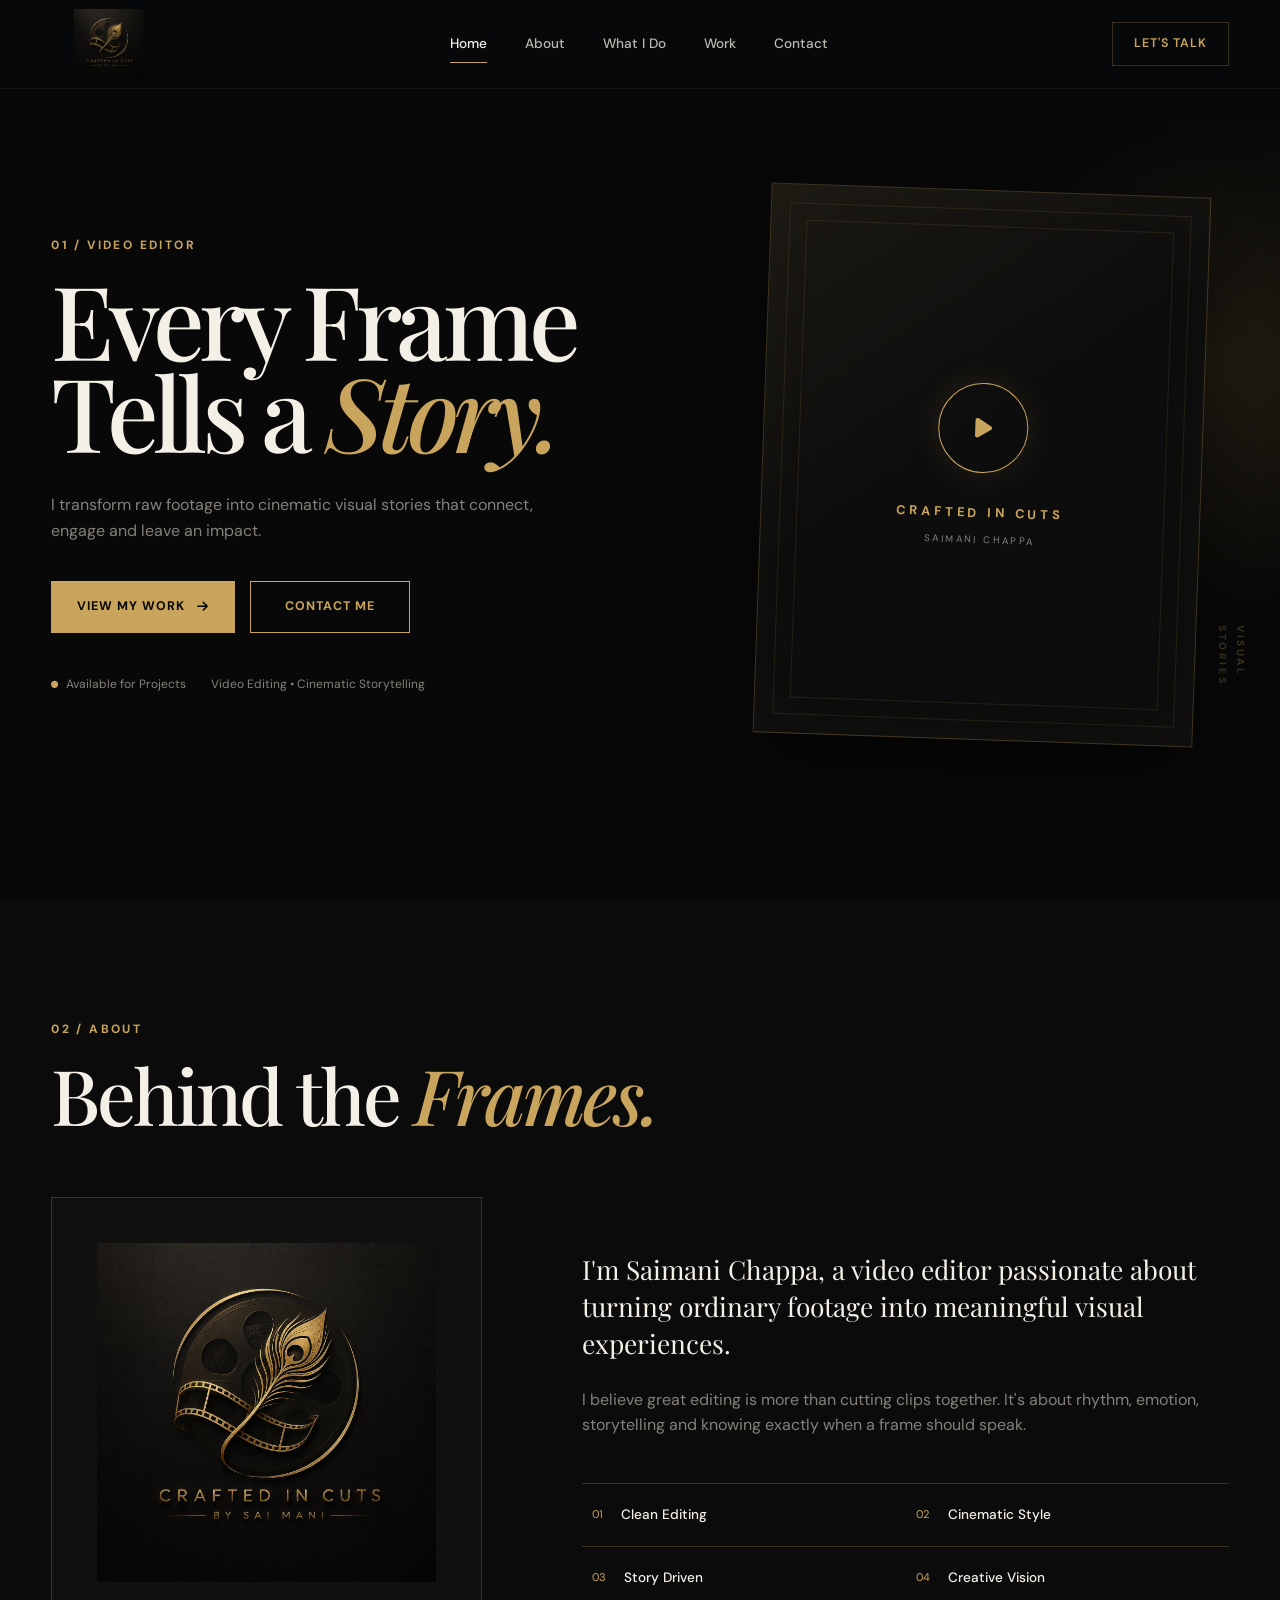
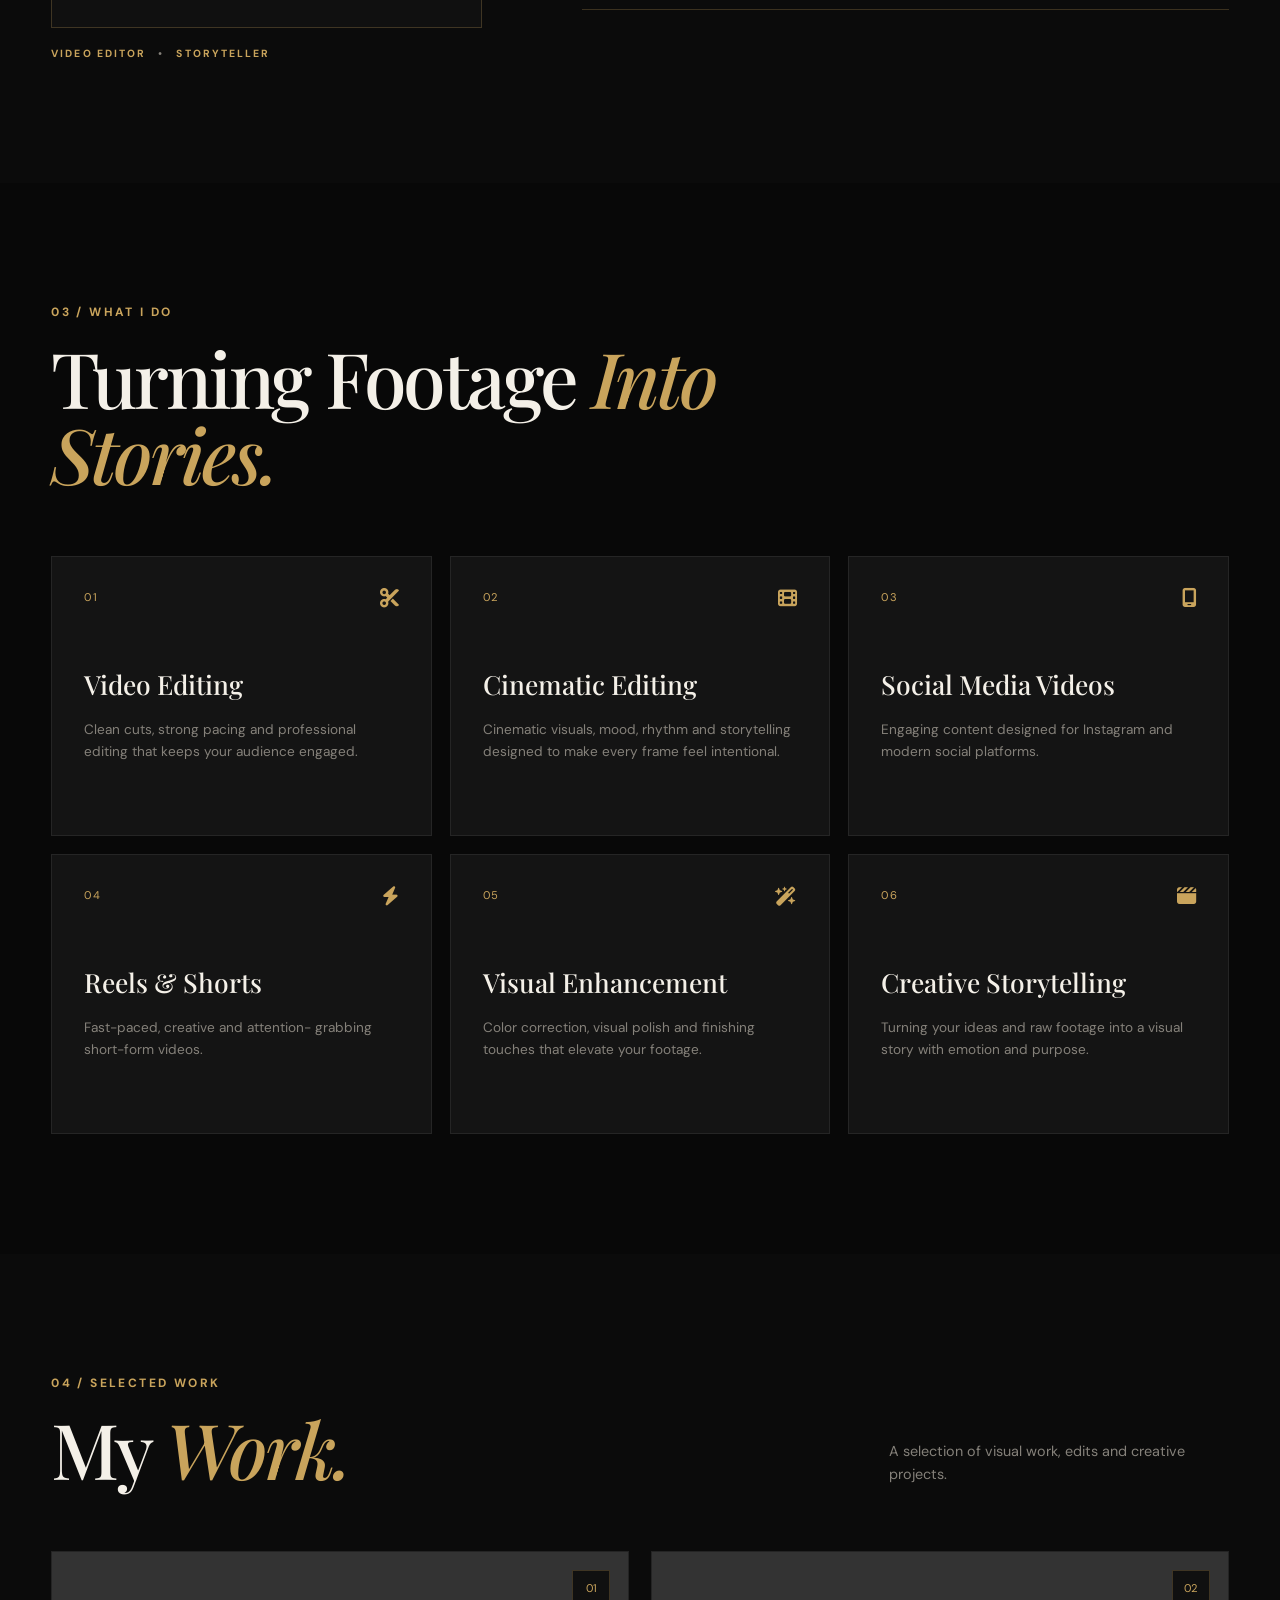
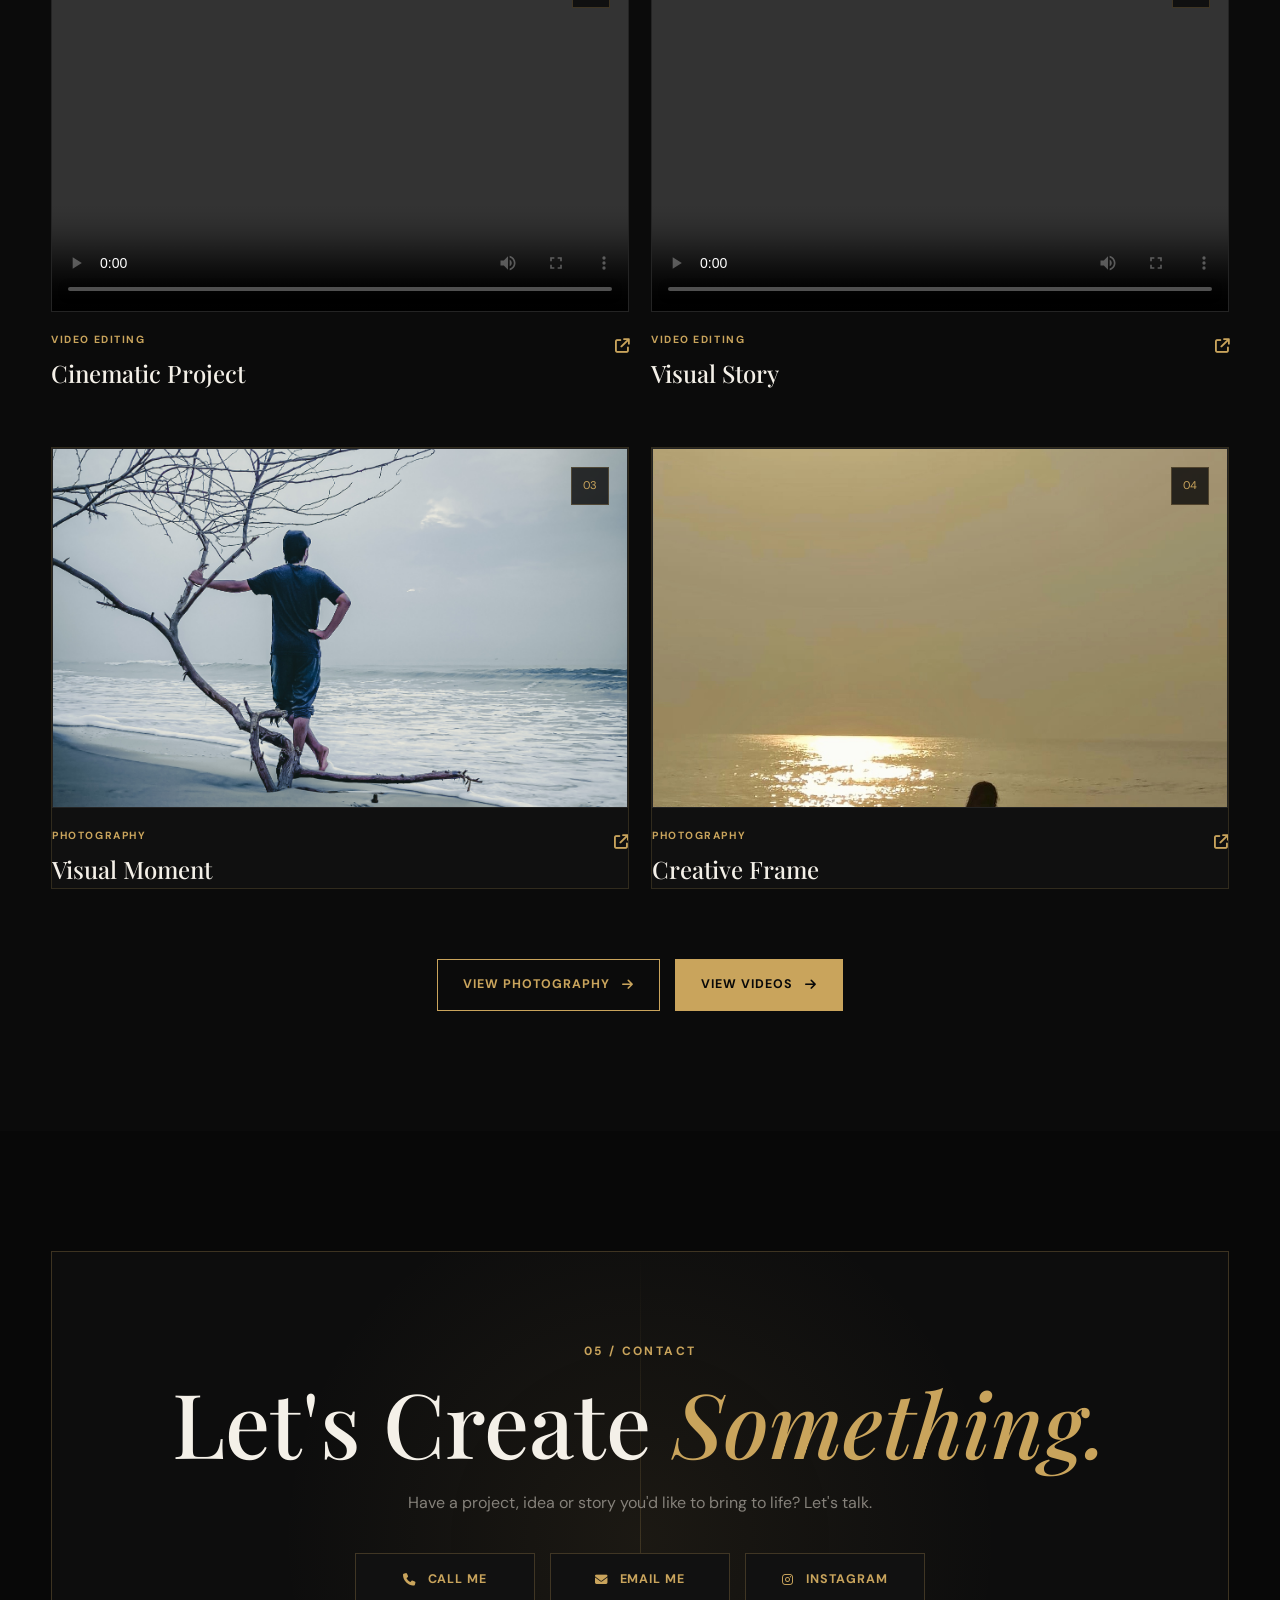
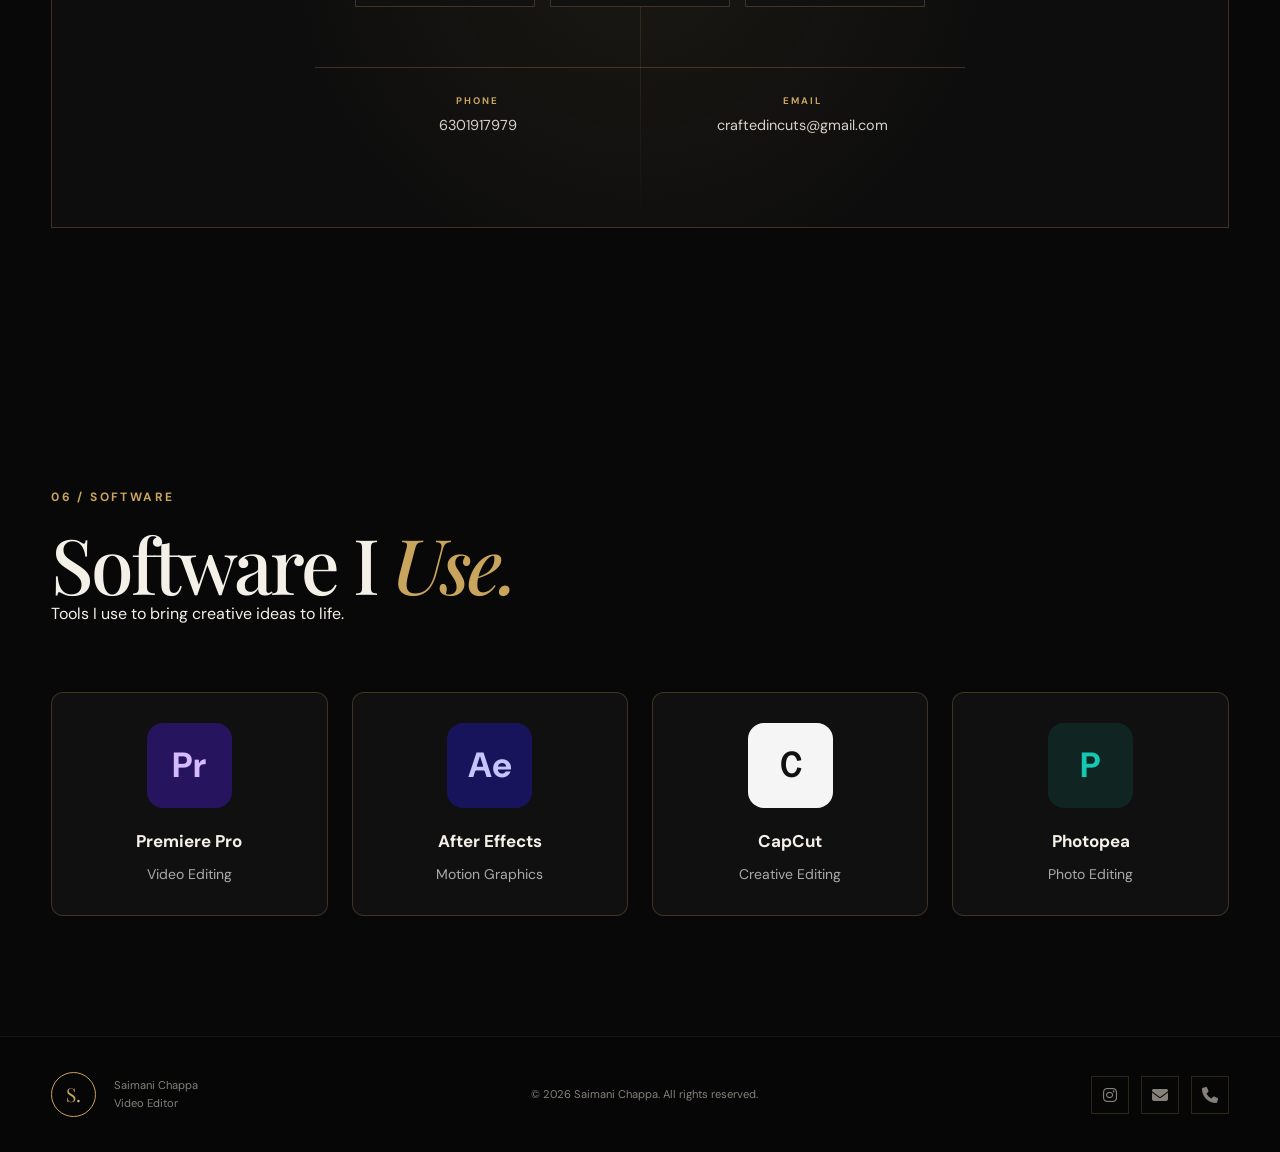
==== commit a400ed49: "Add software I use section" ====
--- a/index.html
+++ b/index.html
@@ -701,7 +701,7 @@
                         <!-- INSTAGRAM -->
 
                         <a
-                            href="https://www.instagram.com/saimani.yadav?igsi=MTJsOWl6YjN5d2luMA=="
+                            href="https://www.instagram.com/craftedincuts?stkn=aXU2MW1yYmcyNXBr"
                             target="_blank"
                             rel="noopener noreferrer"
                             class="contact-button">
@@ -753,6 +753,47 @@
         </section>
 
     </main>
+
+    
+<!-- SOFTWARE I USE -->
+<section class="section software" id="software">
+    <div class="container">
+
+        <div class="section-heading">
+            <p class="section-number">06 / SOFTWARE</p>
+            <h2>Software I <span>Use.</span></h2>
+            <p>Tools I use to bring creative ideas to life.</p>
+        </div>
+
+        <div class="software-grid">
+
+            <div class="software-card">
+                <div class="software-logo premiere">Pr</div>
+                <h3>Premiere Pro</h3>
+                <p>Video Editing</p>
+            </div>
+
+            <div class="software-card">
+                <div class="software-logo aftereffects">Ae</div>
+                <h3>After Effects</h3>
+                <p>Motion Graphics</p>
+            </div>
+
+            <div class="software-card">
+                <div class="software-logo capcut">Ｃ</div>
+                <h3>CapCut</h3>
+                <p>Creative Editing</p>
+            </div>
+
+            <div class="software-card">
+                <div class="software-logo photopea">P</div>
+                <h3>Photopea</h3>
+                <p>Photo Editing</p>
+            </div>
+
+        </div>
+    </div>
+</section>
 
 
     <!-- ================= FOOTER ================= -->
@@ -787,14 +828,12 @@
                 <!-- INSTAGRAM -->
 
                 <a
-                    href="https://www.instagram.com/saimani.yadav?igsi=MTJsOWl6YjN5d2luMA=="
-                    target="_blank"
-                    rel="noopener noreferrer"
-                    aria-label="Instagram">
-
-                    <i class="fa-brands fa-instagram"></i>
-
-                </a>
+    href="https://www.instagram.com/craftedincuts?stkn=aXU2MW1yYmcyNXBr"
+    target="_blank"
+    rel="noopener noreferrer"
+    aria-label="Instagram">
+    <i class="fa-brands fa-instagram"></i>
+</a>
 
 
                 <!-- EMAIL -->
--- a/style.css
+++ b/style.css
@@ -1804,4 +1804,82 @@
         height: 52px;
     }
 
+}
+
+
+/* SOFTWARE I USE */
+
+.software {
+    background: #080808;
+}
+
+.software-grid {
+    display: grid;
+    grid-template-columns: repeat(4, minmax(0, 1fr));
+    gap: 24px;
+    margin-top: 45px;
+}
+
+.software-card {
+    text-align: center;
+    padding: 30px 12px;
+    background: #101010;
+    border: 1px solid rgba(201, 164, 75, 0.25);
+    border-radius: 12px;
+    transition: 0.3s ease;
+}
+
+.software-card:hover {
+    transform: translateY(-6px);
+    border-color: #c9a44b;
+}
+
+.software-logo {
+    width: 85px;
+    height: 85px;
+    margin: 0 auto 20px;
+    display: flex;
+    align-items: center;
+    justify-content: center;
+    border-radius: 16px;
+    font-size: 35px;
+    font-weight: 700;
+}
+
+.premiere {
+    background: #26145e;
+    color: #d5baff;
+}
+
+.aftereffects {
+    background: #17145b;
+    color: #c4c5ff;
+}
+
+.capcut {
+    background: #f5f5f5;
+    color: #111;
+}
+
+.photopea {
+    background: #102522;
+    color: #14c8b3;
+}
+
+.software-card h3 {
+    color: #f5f1e8;
+    font-size: 17px;
+    margin-bottom: 8px;
+}
+
+.software-card p {
+    color: #aaa;
+    font-size: 14px;
+}
+
+@media (max-width: 700px) {
+    .software-grid {
+        grid-template-columns: repeat(2, minmax(0, 1fr));
+        gap: 14px;
+    }
 }
